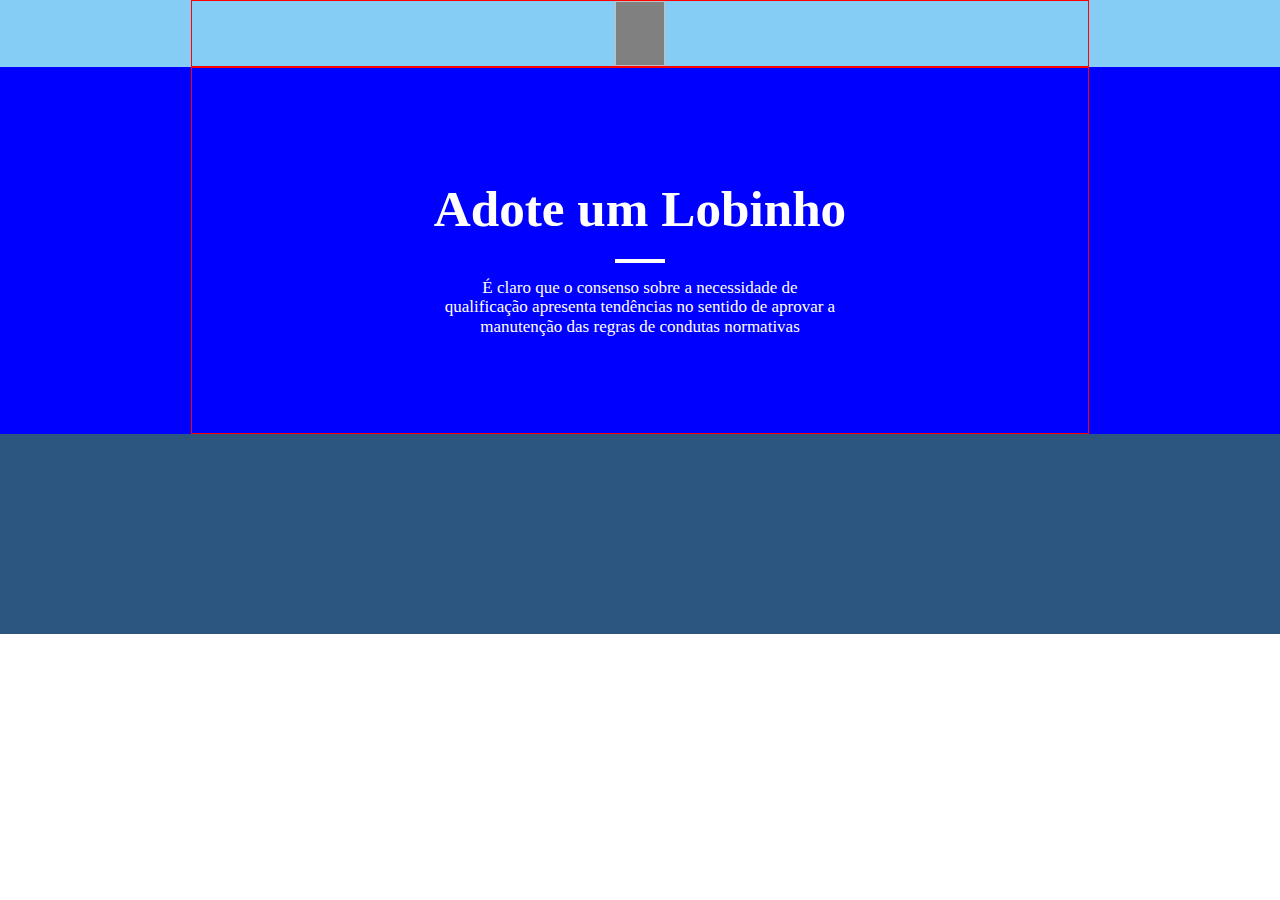
==== index.html @ 876915cf "feat:header and adote" ====
<!DOCTYPE html>
<html>
<head lang="pt-br">
	<meta charset="utf-8">
	<meta name="viewport" content="width=device-width, initial-scale=1">
	<title>Nossos lobinhos</title>
    <link rel="stylesheet" type="text/css" href="normalize.css">
    <link rel="stylesheet" type="text/css" href="styleIndex.css">
</head>
<body>

    <header>
        <div id="content-header">
            <!-- <a href="">Nossos lobinhos</a> -->
            <img class="img-header">
            <!-- <a href="">Quem somos</a> -->
        </div>
    </header>

    <main>

        <div id="adoteLobinho">
            <div>
                <h1 class="fonte">Adote um Lobinho</h1>
                <span class="barra"> </span>
                <p>
                    É claro que o consenso sobre a necessidade de<br>
                    qualificação apresenta tendências no sentido de aprovar a<br>
                    manutenção das regras de condutas normativas 
                </p>
            </div>
        </div>

        <div id="sobre">

            <div>

            </div>
            
        </div>

        <div id="valores">
            <div>
                
            </div>
        </div>

        <div id="exemploLobos">
            <div>
                
            </div>
        </div>
    </main>

    <footer>

    </footer>

</body>
</html>
---- styleIndex.css ----
*{margin: 0; padding: 0;}
a{
    text-decoration: none;
}
h1{
    margin: 0;
}
.barra{
    width: 50px;
    /* margin-left: auto;
    margin-right: auto; */
    border-bottom: 4px solid #FFFFFF;
    margin-bottom: 15px;
}
/* HEADER */
header {
    background-color: #85CDF5;
    display: flex;
    justify-content: center;

    /* height: 70px; */
}
#content-header{
    width: 70%;
    display: flex;
    border: 1px solid red;
    justify-content: center;
    align-items: center;
}
.img-header{
    height: 65px;
    background: grey;
    width: 50px;
    
}

/* Main */

    /* Adote Lobinho */
#adoteLobinho{
    /* background: url(../imagens/logo.png); */
    background-color: blue;
    display: flex;
    justify-content: center;
}
#adoteLobinho div{
    width: 70%;
    display: flex;
    align-items: center;
    justify-content: center;
    flex-direction: column;
    border: 1px solid red;
    margin-top: auto;
    color:#FFFFFF;
    text-align: center;
    padding-top: 15px;
    font-size: 1.6em;
    height: 350px;
}
#adoteLobinho div h1{
    margin-bottom: 20px;
    
}
#adoteLobinho div p{
    
    font-size: 17px;
}
    /* Sobre */
#sobre{
    background-color: #2C5680;
    height: 200px;
}
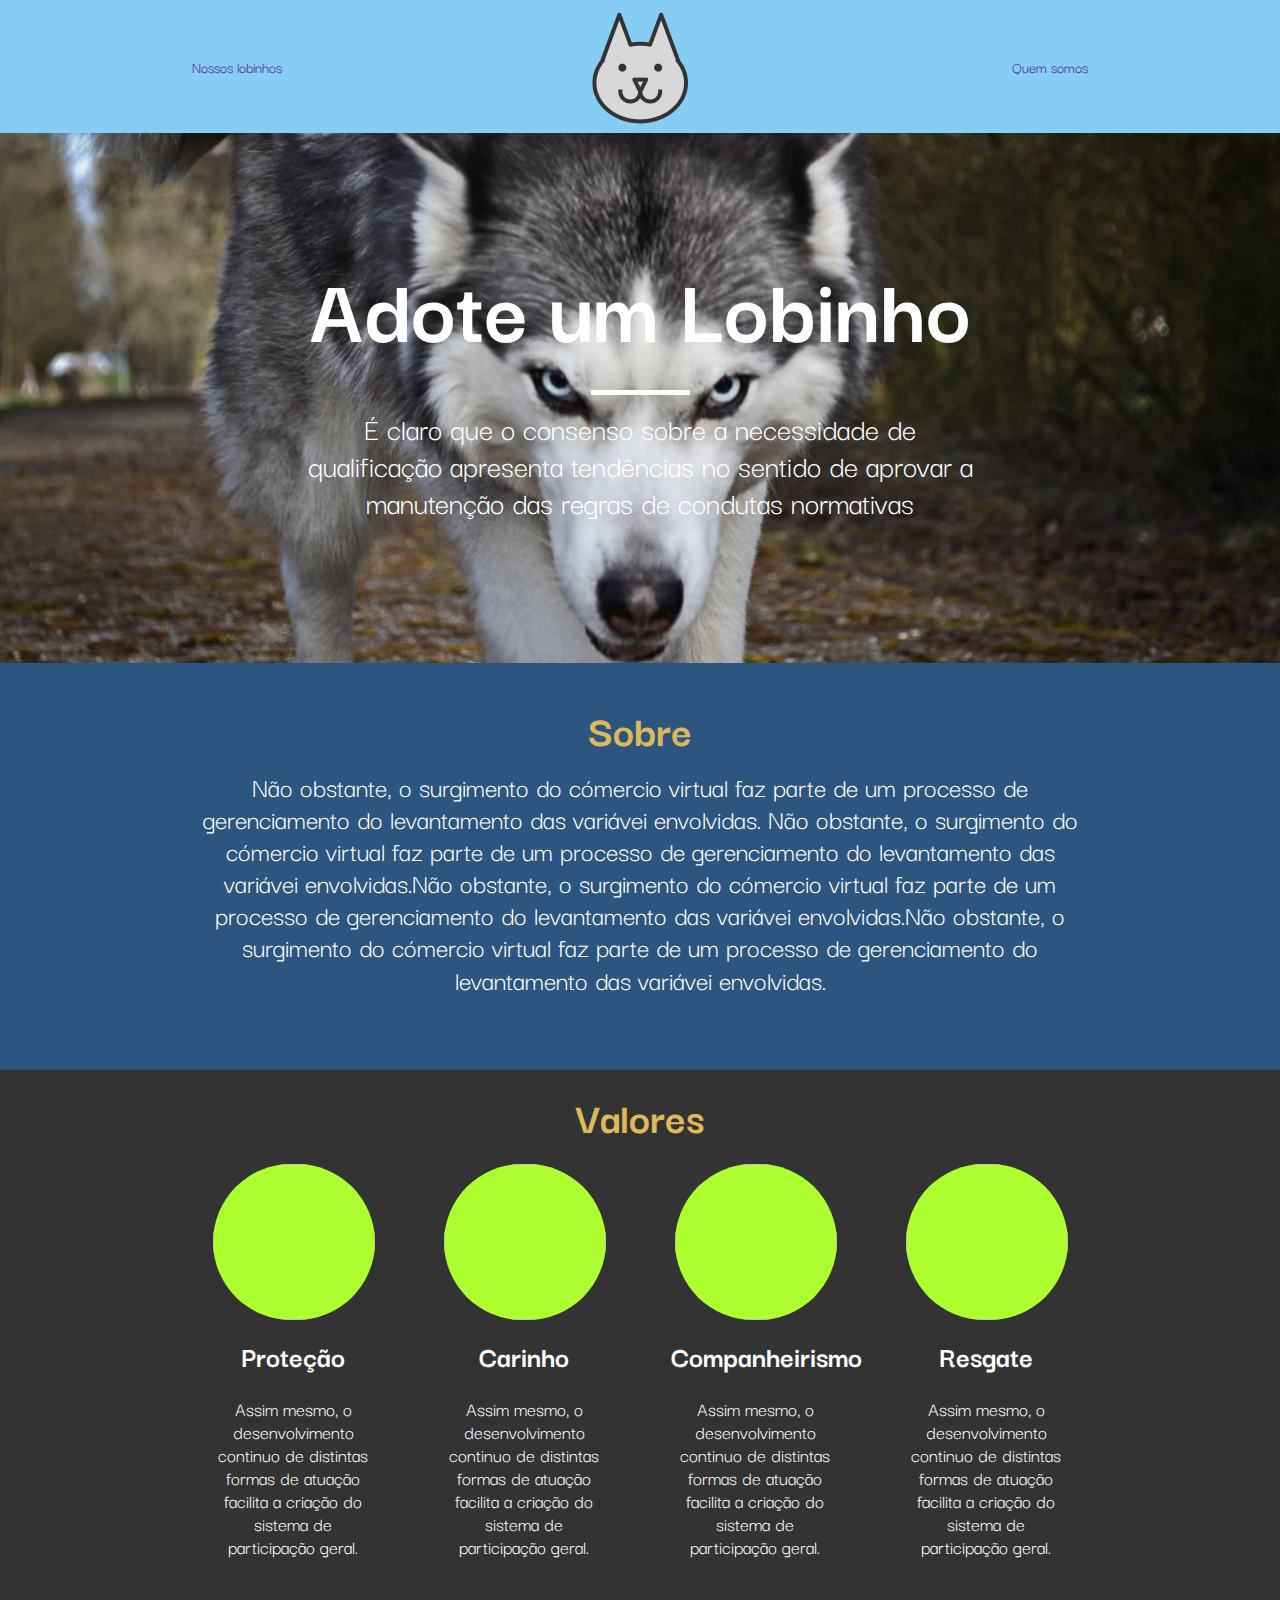
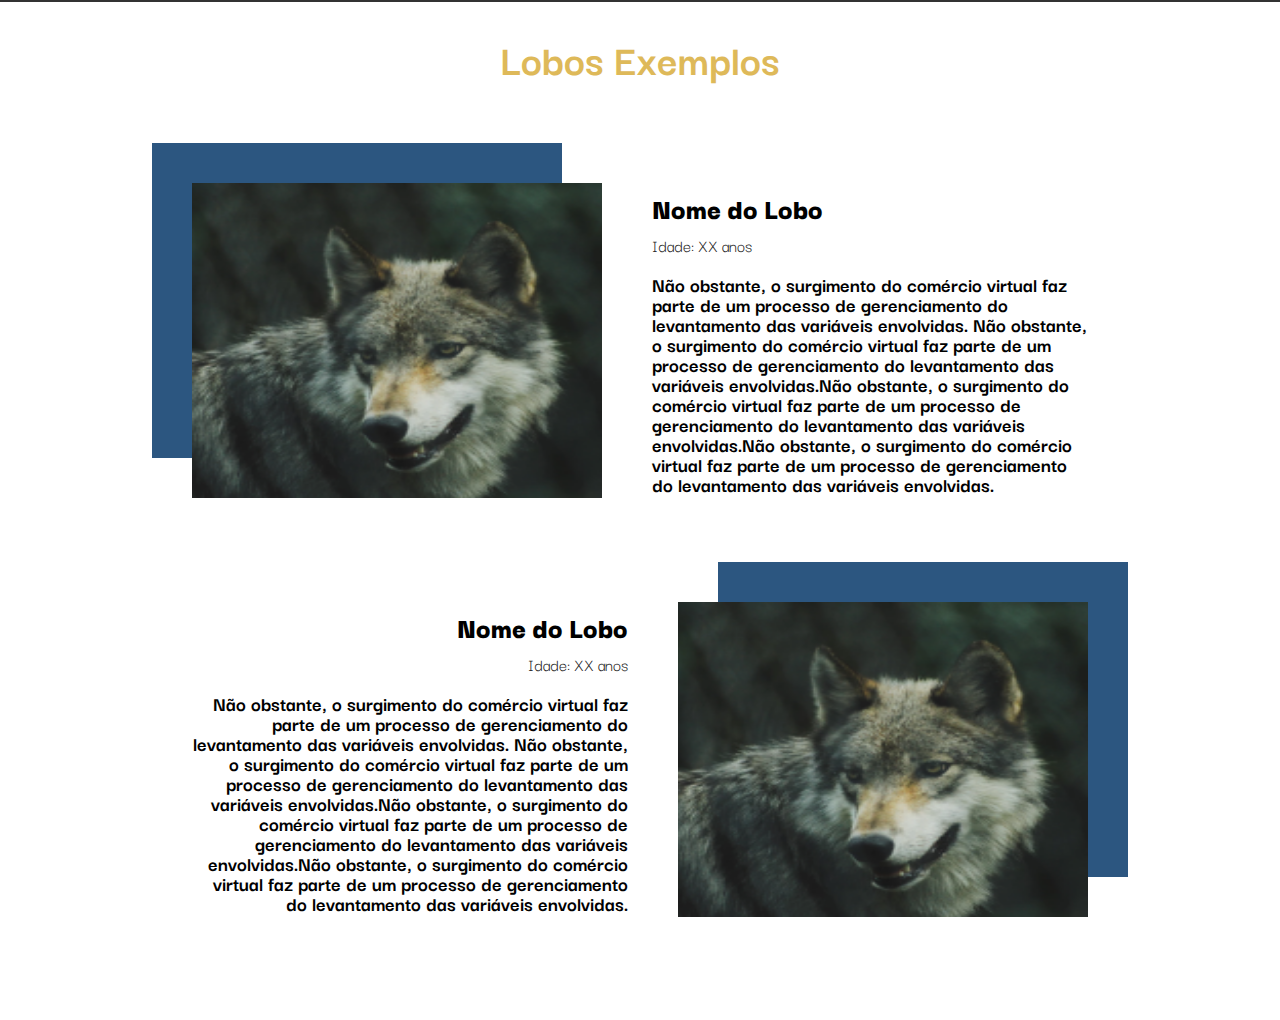
==== commit 34dfb2df: "feat:finish lobos exemplos" ====
--- a/index.html
+++ b/index.html
@@ -11,9 +11,9 @@
 
     <header>
         <div id="content-header">
-            <!-- <a href="">Nossos lobinhos</a> -->
-            <img class="img-header">
-            <!-- <a href="">Quem somos</a> -->
+            <div><a href="">Nossos lobinhos</a></div><!-- <a href="">Nossos lobinhos</a> -->
+            <div><img class="img-header" src="logo.png"></div>
+            <div><a href="">Quem somos</a></div><!-- <a href="">Quem somos</a> -->
         </div>
     </header>
 
@@ -34,20 +34,97 @@
         <div id="sobre">
 
             <div>
+                <h2>Sobre</h2>
+                <p>
+                    Não obstante, o surgimento do cómercio virtual faz parte de um processo de gerenciamento do levantamento
+                    das variávei envolvidas. Não obstante, o surgimento do cómercio virtual faz parte de um processo de
+                    gerenciamento do levantamento das variávei envolvidas.Não obstante, o surgimento do cómercio virtual faz
+                    parte de um processo de gerenciamento do levantamento das variávei envolvidas.Não obstante, o surgimento
+                    do cómercio virtual faz parte de um processo de gerenciamento do levantamento das variávei envolvidas.
+                </p>
+            </div>
 
-            </div>
-            
         </div>
 
         <div id="valores">
-            <div>
-                
+            <div id="escrito-valores">
+                <h2>
+                    Valores
+                </h2>
+            </div>
+            <div id="content-valores">
+                <div class="block">
+                    <div class="img-block">
+                        <img class="img-valores">
+                    </div>
+                    <div class="text-block">
+                        <h3>Proteção</h3>
+                        <p>Assim mesmo, o desenvolvimento continuo de distintas formas de atuação facilita a criação do sistema de participação geral.</p>
+                    </div>
+                </div>
+
+                <div class="block">
+                    <div class="img-block">
+                        <img class="img-valores">
+                    </div>
+                    <div class="text-block">
+                        <h3>Carinho</h3>
+                        <p>Assim mesmo, o desenvolvimento continuo de distintas formas de atuação facilita a criação do sistema de participação geral.</p>
+                    </div>
+                </div>
+
+                <div class="block">
+                    <div class="img-block">
+                        <img class="img-valores">
+                    </div>
+                    <div class="text-block">
+                        <h3>Companheirismo</h3>
+                        <p>Assim mesmo, o desenvolvimento continuo de distintas formas de atuação facilita a criação do sistema de participação geral.</p>
+                    </div>
+                </div>
+
+                <div class="block">
+                    <div class="img-block">
+                        <img class="img-valores">
+                    </div>
+                    <div class="text-block">
+                        <h3>Resgate</h3>
+                        <p>Assim mesmo, o desenvolvimento continuo de distintas formas de atuação facilita a criação do sistema de participação geral.</p>
+                    </div>
+                </div>
+
             </div>
         </div>
 
         <div id="exemploLobos">
-            <div>
-                
+            <div id="content-ex">
+                <div class="escrito-lobosEx">
+                    <h2>Lobos Exemplos</h2>
+                </div>
+                <div id="lobos-content">
+                    <div class="bloco-lobo">
+                        <div class="img-lobo">
+                            <img class="img-left" src="image.png">
+                        </div>
+                        <div class="info-lobo">
+                            <h1><b>Nome do Lobo</b></h1>
+                            <h4>Idade: XX anos</h4>
+                            <p><b>Não obstante, o surgimento do comércio virtual faz parte de um processo de gerenciamento do levantamento das variáveis envolvidas. Não obstante, o surgimento do comércio virtual faz parte de um processo de gerenciamento do levantamento das variáveis envolvidas.Não obstante, o surgimento do comércio virtual faz parte de um processo de gerenciamento do levantamento das variáveis envolvidas.Não obstante, o surgimento do comércio virtual faz parte de um processo de gerenciamento do levantamento das variáveis envolvidas.</b></p>
+                        </div>
+                    </div>
+
+                    <div class="bloco-lobo">
+                        <div class="info-lobo-right">
+                            <h1><b>Nome do Lobo</b></h1>
+                            <h4>Idade: XX anos</h4>
+                            <p><b>Não obstante, o surgimento do comércio virtual faz parte de um processo de gerenciamento do levantamento das variáveis envolvidas. Não obstante, o surgimento do comércio virtual faz parte de um processo de gerenciamento do levantamento das variáveis envolvidas.Não obstante, o surgimento do comércio virtual faz parte de um processo de gerenciamento do levantamento das variáveis envolvidas.Não obstante, o surgimento do comércio virtual faz parte de um processo de gerenciamento do levantamento das variáveis envolvidas.</b></p>
+                        </div>
+                        <div class="img-lobo">
+                            <img class="img-right" src="image.png">
+                            
+                        </div>
+                    </div>
+                </div>
             </div>
         </div>
     </main>
--- a/styleIndex.css
+++ b/styleIndex.css
@@ -1,15 +1,18 @@
-*{margin: 0; padding: 0;}
+@import url('https://fonts.googleapis.com/css2?family=Darker+Grotesque:wght@300&display=swap');
+*{margin: 0; padding: 0; font-family: 'Darker Grotesque', sans-serif;}
 a{
     text-decoration: none;
 }
 h1{
     margin: 0;
 }
+
+/* grid */
 .barra{
-    width: 50px;
+    width: 99px;
     /* margin-left: auto;
     margin-right: auto; */
-    border-bottom: 4px solid #FFFFFF;
+    border-bottom: 5px solid #FFFFFF;
     margin-bottom: 15px;
 }
 /* HEADER */
@@ -17,29 +20,27 @@
     background-color: #85CDF5;
     display: flex;
     justify-content: center;
-
     /* height: 70px; */
 }
 #content-header{
     width: 70%;
     display: flex;
-    border: 1px solid red;
-    justify-content: center;
+    justify-content: space-between;
     align-items: center;
 }
 .img-header{
-    height: 65px;
-    background: grey;
-    width: 50px;
-    
+    position: relative;
+    left: -7px;
+    margin: 12px 0 6px 0;
 }
 
 /* Main */
 
     /* Adote Lobinho */
 #adoteLobinho{
-    /* background: url(../imagens/logo.png); */
-    background-color: blue;
+    background: url(lobo-image.png) no-repeat;
+    background-position: center center;
+    background-size: cover;
     display: flex;
     justify-content: center;
 }
@@ -49,25 +50,193 @@
     align-items: center;
     justify-content: center;
     flex-direction: column;
-    border: 1px solid red;
     margin-top: auto;
     color:#FFFFFF;
     text-align: center;
     padding-top: 15px;
-    font-size: 1.6em;
-    height: 350px;
+    font-size: 3em;
 }
 #adoteLobinho div h1{
+    display: flex;
+    align-items: center;
+    margin-top: 92px;
     margin-bottom: 20px;
-    
+    height: 130px;
 }
 #adoteLobinho div p{
-    
-    font-size: 17px;
+    font-size: 32px;
+    margin-bottom: 142px;
 }
     /* Sobre */
 #sobre{
     background-color: #2C5680;
-    height: 200px;
-}
-
+    display: flex;
+    align-items: center;
+    justify-content: center;
+    flex-direction: column;
+    
+    padding-top: 20px;
+    padding-bottom: 35px;
+}
+#sobre div{
+    width: 70%;
+    display: flex;
+    align-items: center;
+    justify-content: center;
+    flex-direction: column;
+    text-align: center;
+    padding-top: 20px;
+    padding-bottom: 40px;
+}
+#sobre div h2{
+    color: #DEB959;
+    font-size: 45px;
+    padding-bottom:15px;
+}
+#sobre div p{
+    font-size: 28px;
+    color: #FFFFFF;
+}
+
+    /* Valores */
+#valores{
+    padding-top: 20px;
+    padding-bottom: 50px;
+    background-color: #333333;
+    display: flex;
+    align-items: center;
+    justify-content: center;
+    flex-direction: column;
+}
+#escrito-valores{
+    display: flex;
+    justify-content: center;
+    width: 70%;
+}
+#escrito-valores h2{
+    color: #DEB959;
+    font-size: 45px;
+}
+#content-valores{
+    min-width: 410px;
+    width: 70%;
+    display: flex;
+    justify-content: space-between;
+    flex-wrap: wrap;
+}
+.block{
+    width: 15%;
+    height: 380px;
+    min-width: 199px;
+    margin: 15px 2px;
+    display: flex;
+    flex-direction: column;
+    align-items: center;
+    justify-content: center;
+}
+.img-block{
+    display: flex;
+    justify-content: center;
+    align-items: center;
+    height: 43%;
+}
+.text-block{
+    height: 55%;
+    width: 85%;
+    color: #FFFFFF;
+    display: flex;
+    flex-direction: column;
+    text-align: center;
+}
+.text-block h3{
+    padding: 15px 0 24px;
+    font-size: 30px;
+}
+.text-block p{
+    font-size: 20px;
+}
+.img-valores{
+    /* border-radius: 360px; */
+    width: 162px;
+    height: 95%;
+    border-radius: 180px;
+    background-color: greenyellow;
+}
+
+    /* Lobos Exemplos */
+#exemploLobos{
+    display: flex;
+    justify-content: center;
+    padding-top: 30px;
+}
+#exemploLobos #content-ex{
+    width: 70%;
+    display: flex;
+    align-items: center;
+    justify-content: center;
+    flex-direction: column;
+}
+.escrito-lobosEx{
+    margin-bottom: 100px;
+}
+.escrito-lobosEx h2{
+    font-size: 45px;
+    color: #DEB959;
+}
+#lobos-content{
+    display: flex;
+    flex-direction: column;
+}
+.bloco-lobo{
+    display: flex;
+    margin-bottom: 100px;
+}
+.img-left, .img-right{
+    width: 410px;
+    height: 315px;
+}
+.img-left{
+    box-shadow: -40px -40px 0px 0px #2C5680;
+}
+.img-right{
+    box-shadow: 40px -40px 0px 0px #2C5680;
+}
+
+.info-lobo-right{
+    margin-right: 50px;
+    text-align: right;
+}
+.info-lobo{
+    margin-left: 50px;
+    text-align: left;
+}
+.info-lobo h1, .info-lobo-right h1{
+    line-height: 49px;
+    font-size: 30px;
+}
+.info-lobo h4, .info-lobo-right h4{
+    font-weight: normal;
+    font-size: 18px;
+    line-height: 27px;
+    margin-bottom: 15px;
+    font-style: light;
+    color: #202020;
+}
+.info-lobo p, .info-lobo-right p{
+    line-height: 20px;
+    color: black;
+    font-size: 21px;
+}
+.box-left{
+    background-color: #2C5680;
+    width: 410px;
+    height: 315px;
+}
+.box-right{
+    background-color: #2C5680;
+    width: 410px;
+    height: 315px;
+    top: 10px;
+}
+
+
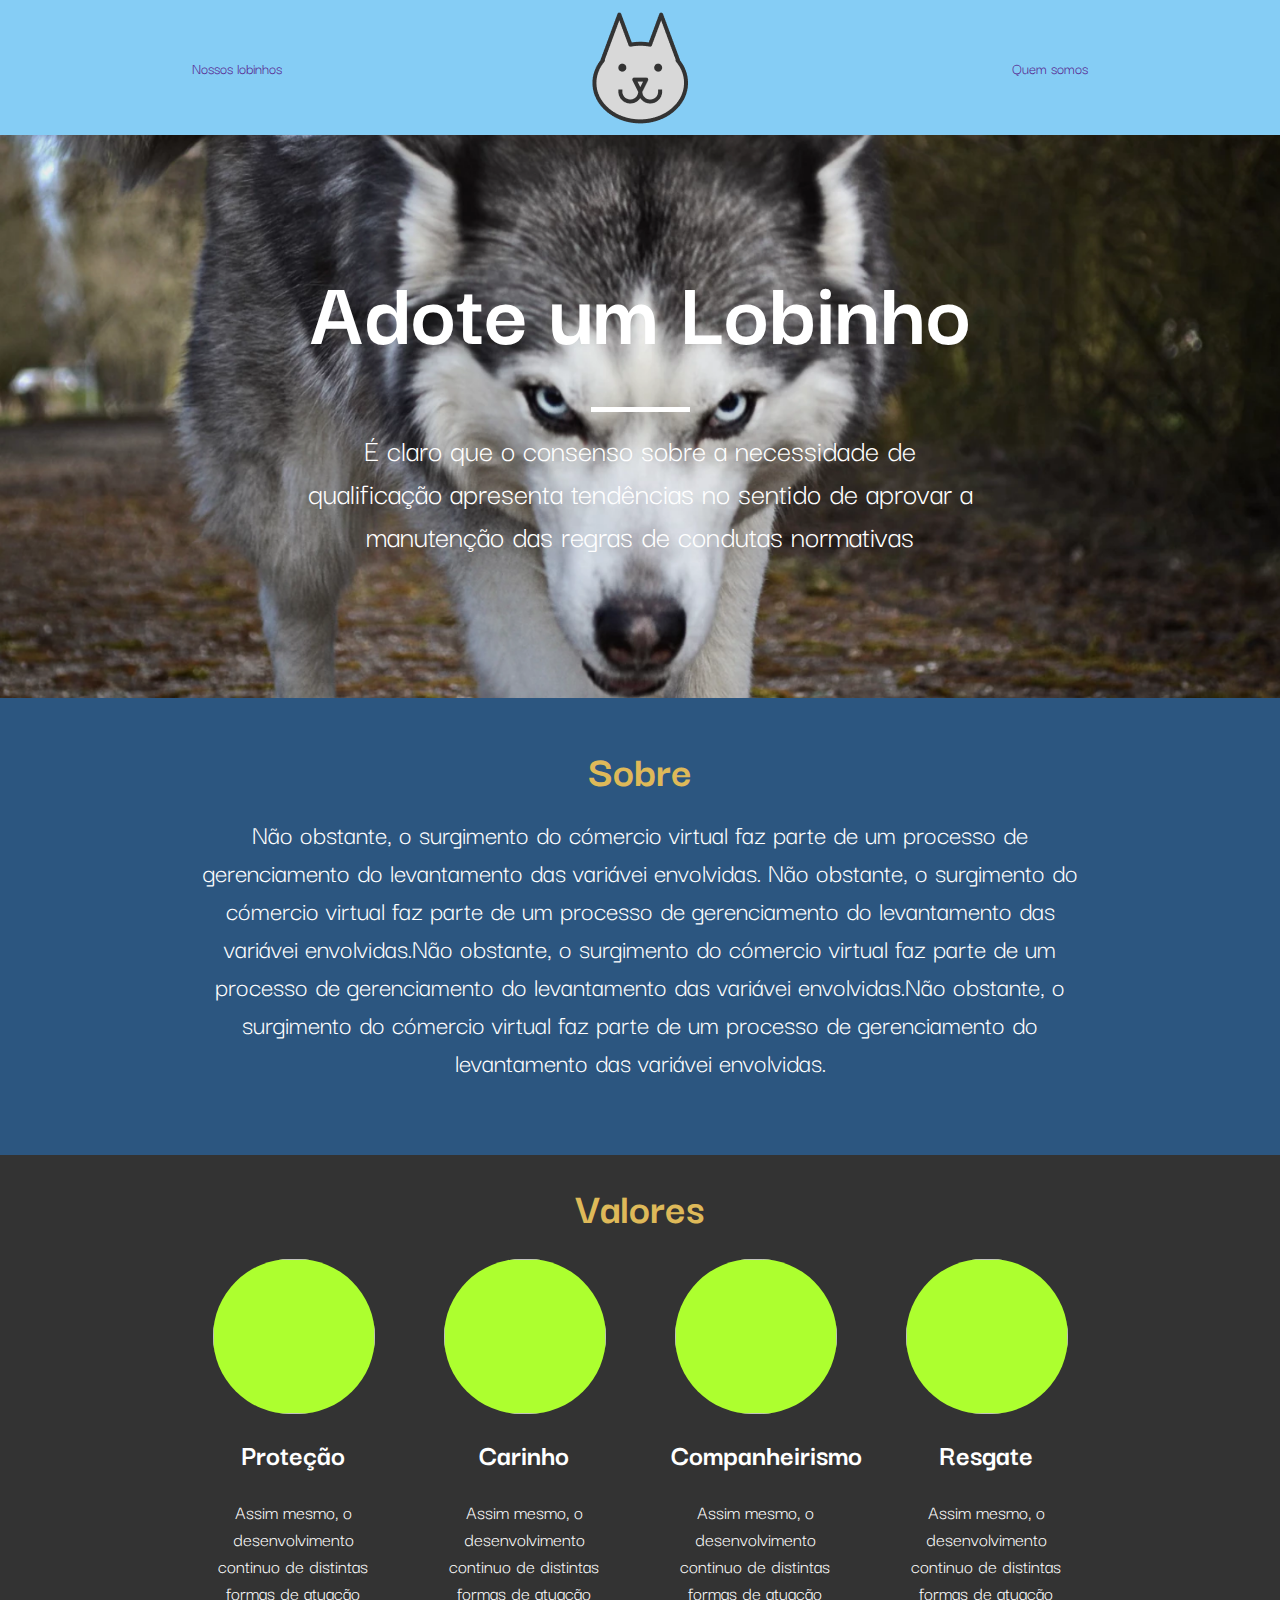
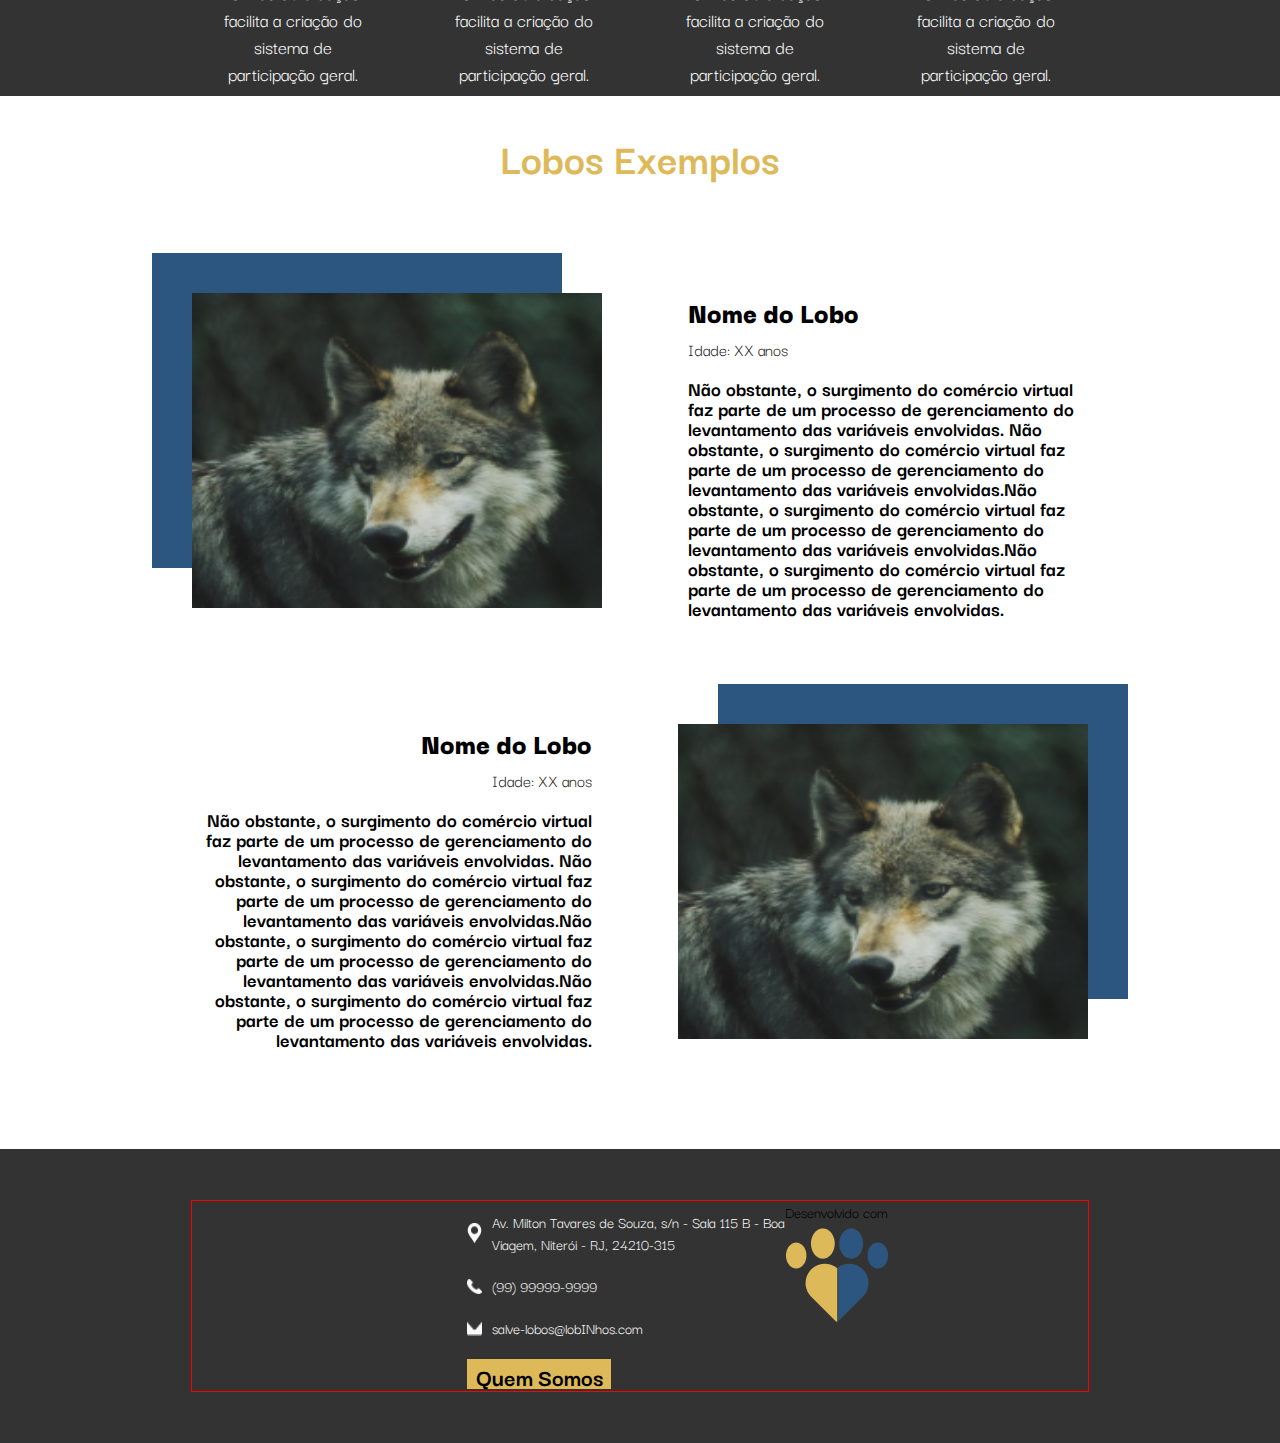
==== commit eddb2496: "fix:conserto sintax" ====
--- a/index.html
+++ b/index.html
@@ -102,7 +102,7 @@
                     <h2>Lobos Exemplos</h2>
                 </div>
                 <div id="lobos-content">
-                    <div class="bloco-lobo">
+                    <div class="bloco-lobo left">
                         <div class="img-lobo">
                             <img class="img-left" src="image.png">
                         </div>
@@ -112,16 +112,14 @@
                             <p><b>Não obstante, o surgimento do comércio virtual faz parte de um processo de gerenciamento do levantamento das variáveis envolvidas. Não obstante, o surgimento do comércio virtual faz parte de um processo de gerenciamento do levantamento das variáveis envolvidas.Não obstante, o surgimento do comércio virtual faz parte de um processo de gerenciamento do levantamento das variáveis envolvidas.Não obstante, o surgimento do comércio virtual faz parte de um processo de gerenciamento do levantamento das variáveis envolvidas.</b></p>
                         </div>
                     </div>
-
-                    <div class="bloco-lobo">
-                        <div class="info-lobo-right">
+                    <div class="bloco-lobo right">
+                        <div class="info-lobo-right right-info">
                             <h1><b>Nome do Lobo</b></h1>
                             <h4>Idade: XX anos</h4>
                             <p><b>Não obstante, o surgimento do comércio virtual faz parte de um processo de gerenciamento do levantamento das variáveis envolvidas. Não obstante, o surgimento do comércio virtual faz parte de um processo de gerenciamento do levantamento das variáveis envolvidas.Não obstante, o surgimento do comércio virtual faz parte de um processo de gerenciamento do levantamento das variáveis envolvidas.Não obstante, o surgimento do comércio virtual faz parte de um processo de gerenciamento do levantamento das variáveis envolvidas.</b></p>
                         </div>
                         <div class="img-lobo">
-                            <img class="img-right" src="image.png">
-                            
+                            <img class="img-right" src="image.png">  
                         </div>
                     </div>
                 </div>
@@ -130,7 +128,27 @@
     </main>
 
     <footer>
-
+        <div id="content-footer">
+            <div id="contato">
+                <div id="mapa">
+                    <iframe src="https://www.google.com/maps/embed?pb=!1m14!1m8!1m3!1d14700.760673396595!2d-43.1333917!3d-22.9063556!3m2!1i1024!2i768!4f13.1!3m3!1m2!1s0x0%3A0xb39c7c0639fbc9e8!2sIN%20Junior%20-%20Empresa%20Junior%20de%20Computa%C3%A7%C3%A3o%20da%20UFF!5e0!3m2!1spt-BR!2sbr!4v1659217850287!5m2!1spt-BR!2sbr" width="250" height="175" style="border:0;" allowfullscreen="" loading="lazy" referrerpolicy="no-referrer-when-downgrade"></iframe>
+                </div>
+                <div id="tudo-contato">
+                    <div class="div-partes"><img class="img-footer map" src="Vector.png"><p>Av. Milton Tavares de Souza, s/n - Sala 115 B - Boa<br>Viagem, Niterói - RJ, 24210-315</p></div>
+                    <div class="div-partes"><img class="img-footer" src="telefone.png"><p>(99) 99999-9999</p></div>
+                    <div class="div-partes"><img class="img-footer" src="email.png"><p>salve-lobos@lobINhos.com</p></div>
+                    <div><button class="botao-quemSomos"><b>Quem Somos</b></button></div>
+                </div>
+            </div>
+            <div id="Desenvolvido">
+                <div class="escrito-desenvolvido">
+                    <p>Desenvolvido com</p>
+                </div>
+                <div class="img-desenvolvido">
+                    <img class="img-paws" src="paws.png">
+                </div>
+            </div>
+        </div>
     </footer>
 
 </body>
--- a/styleIndex.css
+++ b/styleIndex.css
@@ -1,4 +1,4 @@
-@import url('https://fonts.googleapis.com/css2?family=Darker+Grotesque:wght@300&display=swap');
+@import url('https://fonts.googleapis.com/css2?family=Darker+Grotesque:wght@500&display=swap');
 *{margin: 0; padding: 0; font-family: 'Darker Grotesque', sans-serif;}
 a{
     text-decoration: none;
@@ -13,6 +13,7 @@
     /* margin-left: auto;
     margin-right: auto; */
     border-bottom: 5px solid #FFFFFF;
+    margin-top: 15px;
     margin-bottom: 15px;
 }
 /* HEADER */
@@ -169,7 +170,7 @@
     justify-content: center;
     padding-top: 30px;
 }
-#exemploLobos #content-ex{
+#content-ex{
     width: 70%;
     display: flex;
     align-items: center;
@@ -185,30 +186,37 @@
 }
 #lobos-content{
     display: flex;
+    width: 100%;
+    align-items: center;
     flex-direction: column;
 }
 .bloco-lobo{
     display: flex;
+    width: 100%;
     margin-bottom: 100px;
+    justify-content: space-between;
+    align-items: center;
+    align-content: center;
+    flex-wrap: wrap;
 }
 .img-left, .img-right{
     width: 410px;
     height: 315px;
 }
+
 .img-left{
     box-shadow: -40px -40px 0px 0px #2C5680;
 }
 .img-right{
     box-shadow: 40px -40px 0px 0px #2C5680;
 }
-
 .info-lobo-right{
-    margin-right: 50px;
+    width: 400px;
     text-align: right;
 }
 .info-lobo{
-    margin-left: 50px;
     text-align: left;
+    width: 400px;
 }
 .info-lobo h1, .info-lobo-right h1{
     line-height: 49px;
@@ -227,16 +235,65 @@
     color: black;
     font-size: 21px;
 }
-.box-left{
-    background-color: #2C5680;
-    width: 410px;
-    height: 315px;
-}
-.box-right{
-    background-color: #2C5680;
-    width: 410px;
-    height: 315px;
-    top: 10px;
-}
-
-
+@media (max-width: 1170px){
+    .left{
+        display: flex;
+        justify-content: center;
+        flex-direction: column;
+    }
+    .right{
+        display: flex;
+        justify-content: center;
+        flex-wrap: wrap-reverse;
+    }
+    .right-info{
+        text-align: left;
+    }
+}
+
+    /* Footer */
+
+footer{
+    background-color: #333333;
+    display: flex;
+    justify-content: center;
+}
+#content-footer{
+    border: 1px solid red;
+    margin: 51px 0;
+    display: flex;
+    
+    width: 70%;
+}
+#contato{
+    display: flex;
+}
+.div-partes{
+    margin: 10px 0 20px 0;
+    display: flex;
+    align-items: center;
+    color: white;
+}
+#mapa{
+    margin-right: 25px;
+}
+.img-footer{
+    padding-right: 10px;
+    height: 15px;
+    width: 15px;
+}
+.map{
+    padding-right: 10px;
+    height: 20px;
+    width: 15px;
+}
+.botao-quemSomos{
+    height: 30px;
+    width: 144px;
+    
+    vertical-align: center;
+    background-color: #DEB959;
+    font-size: 25px;
+    border: none;
+}
+
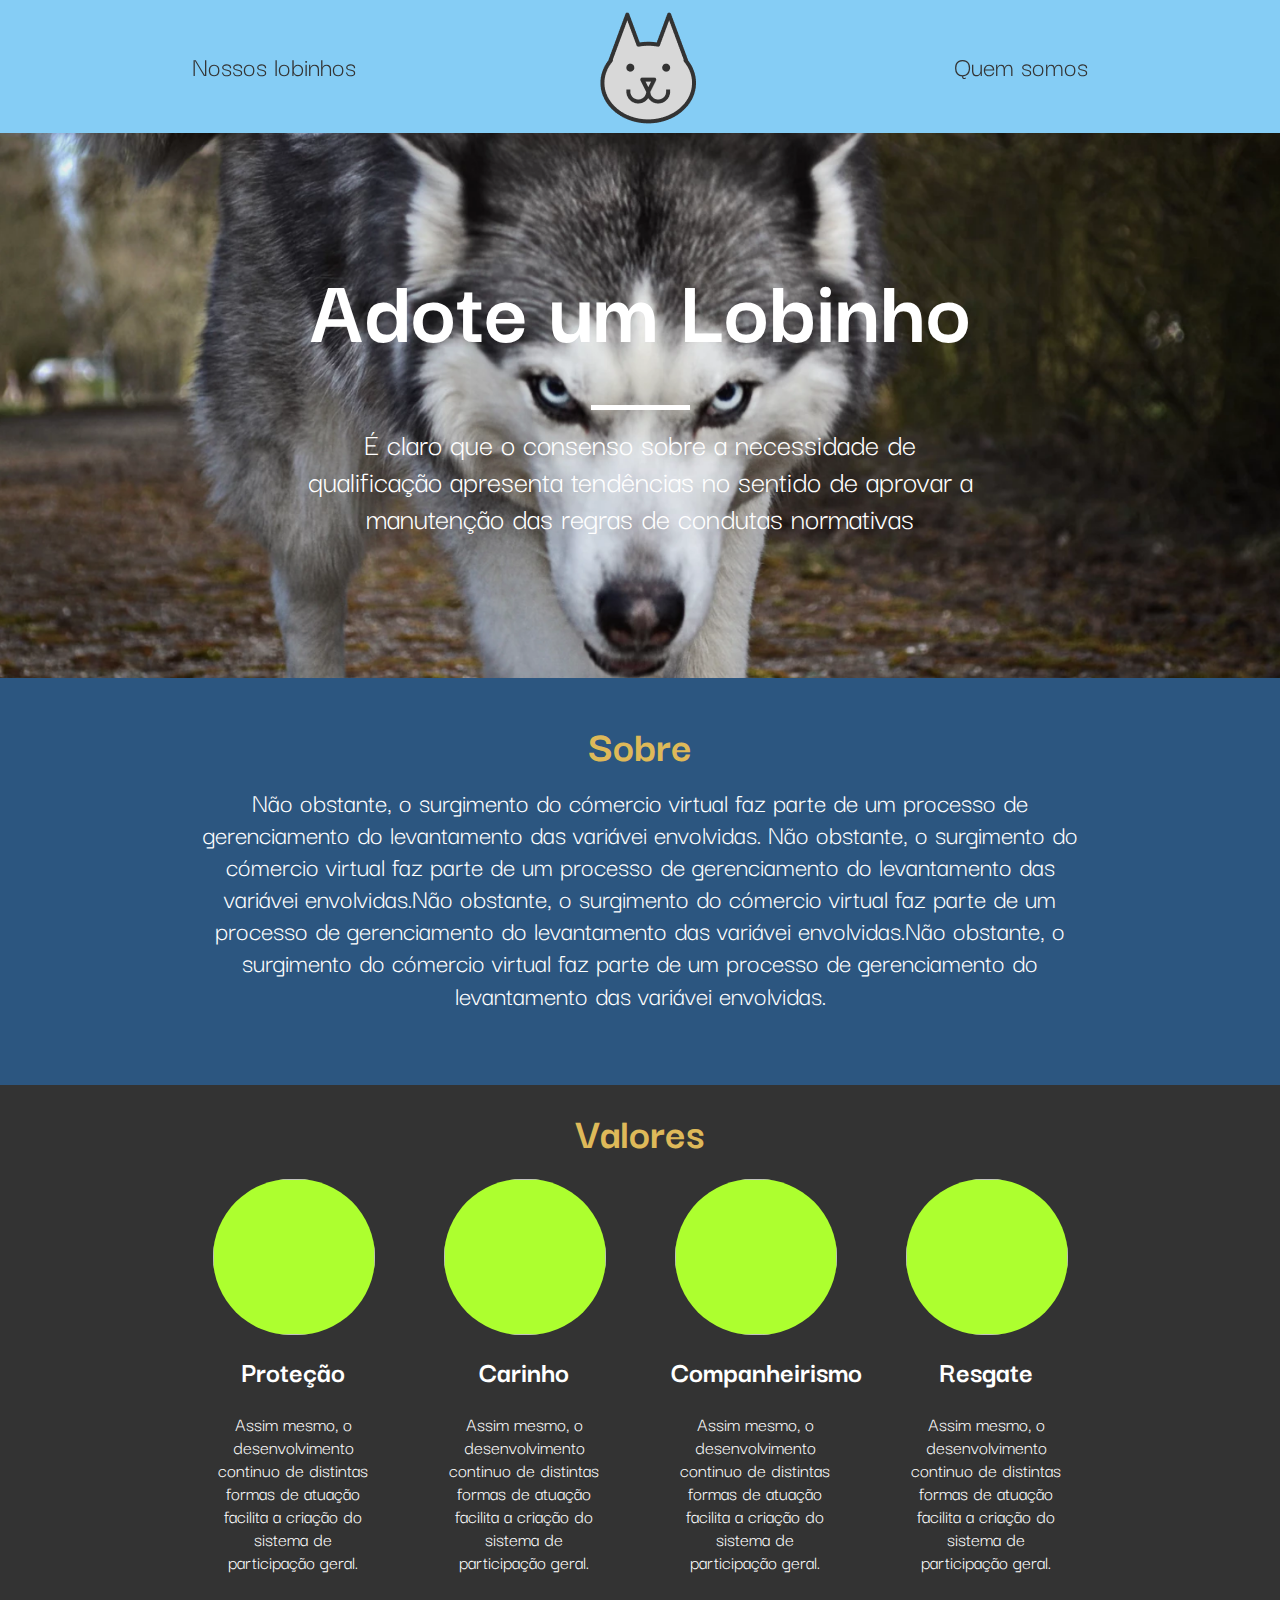
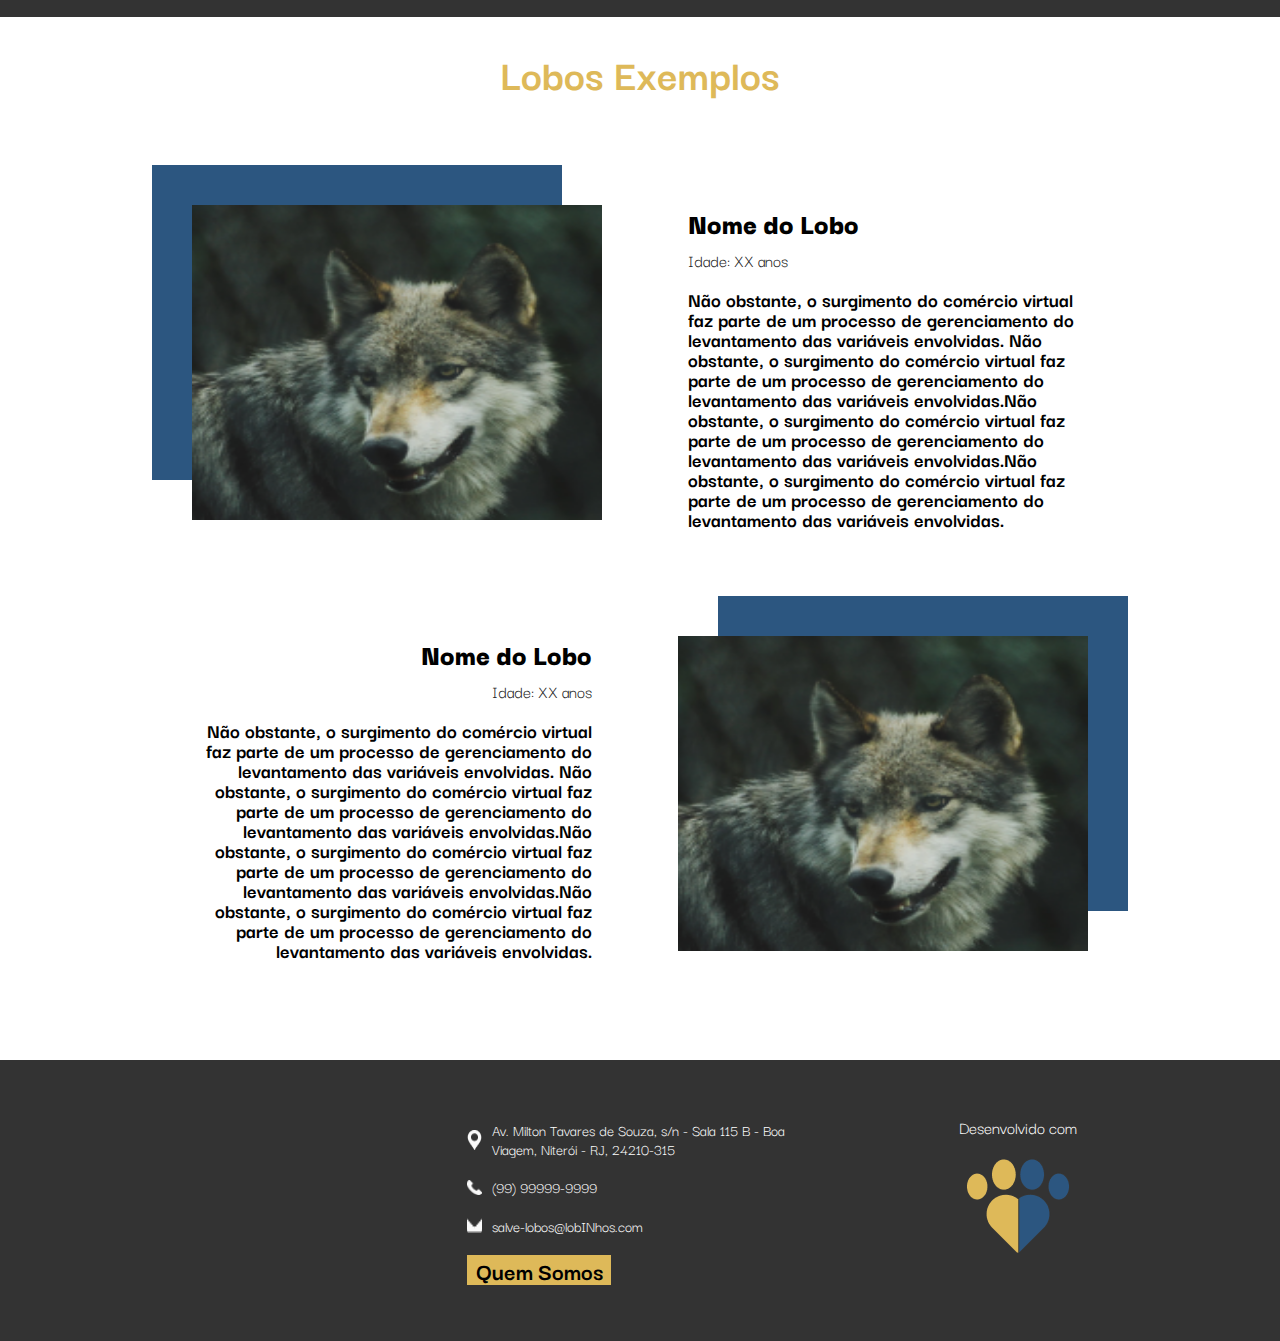
==== commit 864d355d: "feat:finish homePage footer and header" ====
--- a/index.html
+++ b/index.html
@@ -11,9 +11,9 @@
 
     <header>
         <div id="content-header">
-            <div><a href="">Nossos lobinhos</a></div><!-- <a href="">Nossos lobinhos</a> -->
+            <div class="link underline-bottom"><a href="">Nossos lobinhos</a></div><!-- <a href="">Nossos lobinhos</a> -->
             <div><img class="img-header" src="logo.png"></div>
-            <div><a href="">Quem somos</a></div><!-- <a href="">Quem somos</a> -->
+            <div class="link underline-bottom"><a href=""><span class="barra-black">Quem somos</span></a></div>
         </div>
     </header>
 
--- a/styleIndex.css
+++ b/styleIndex.css
@@ -1,4 +1,4 @@
-@import url('https://fonts.googleapis.com/css2?family=Darker+Grotesque:wght@500&display=swap');
+@import url('https://fonts.googleapis.com/css2?family=Darker+Grotesque:wght@600&display=swap');
 *{margin: 0; padding: 0; font-family: 'Darker Grotesque', sans-serif;}
 a{
     text-decoration: none;
@@ -6,8 +6,6 @@
 h1{
     margin: 0;
 }
-
-/* grid */
 .barra{
     width: 99px;
     /* margin-left: auto;
@@ -34,7 +32,36 @@
     left: -7px;
     margin: 12px 0 6px 0;
 }
-
+.link a{
+    font-size: 28px;
+    color: #333333;
+}
+.underline-bottom{
+    padding-bottom: 4px ;
+    display: inline-block;
+    vertical-align: middle;
+    transform: translateZ(0);
+    backface-visibility: hidden;
+    position: relative;
+    overflow: hidden;
+}
+.underline-bottom:before {
+    content: "";
+    position: absolute;
+    z-index: -1;
+    left: 0;
+    right: 0;
+    bottom: 0;
+    background: #333333;
+    height: 3px;
+    transform: translateX(180px);
+    transition-property: transform;
+    transition-duration: 0.5s;
+    transition-timing-function: ease-out;
+  }
+  .underline-bottom:hover:before, .underline-bottom:focus:before, .underline-bottom:active:before {
+    transform: translateX(0);
+  }
 /* Main */
 
     /* Adote Lobinho */
@@ -259,10 +286,9 @@
     justify-content: center;
 }
 #content-footer{
-    border: 1px solid red;
     margin: 51px 0;
     display: flex;
-    
+    justify-content: space-between;
     width: 70%;
 }
 #contato{
@@ -290,10 +316,34 @@
 .botao-quemSomos{
     height: 30px;
     width: 144px;
-    
     vertical-align: center;
     background-color: #DEB959;
     font-size: 25px;
     border: none;
 }
-
+#Desenvolvido{
+    display: flex;
+    flex-direction: column;
+    min-width: 130px;
+}
+#Desenvolvido .escrito-desenvolvido{
+    margin: 6px 10px 10px 0;
+    text-align: center;
+    color: white;
+    font-size: 18px;
+}
+#Desenvolvido .img-desenvolvido{
+    margin: 6px 10px 10px 0;
+    display: flex;
+    justify-content: center;
+}
+@media (max-width: 1060px){
+    #contato {
+        display: flex;
+        flex-direction: column;
+    }
+    #mapa{
+        margin-bottom: 25px;
+    }
+}
+
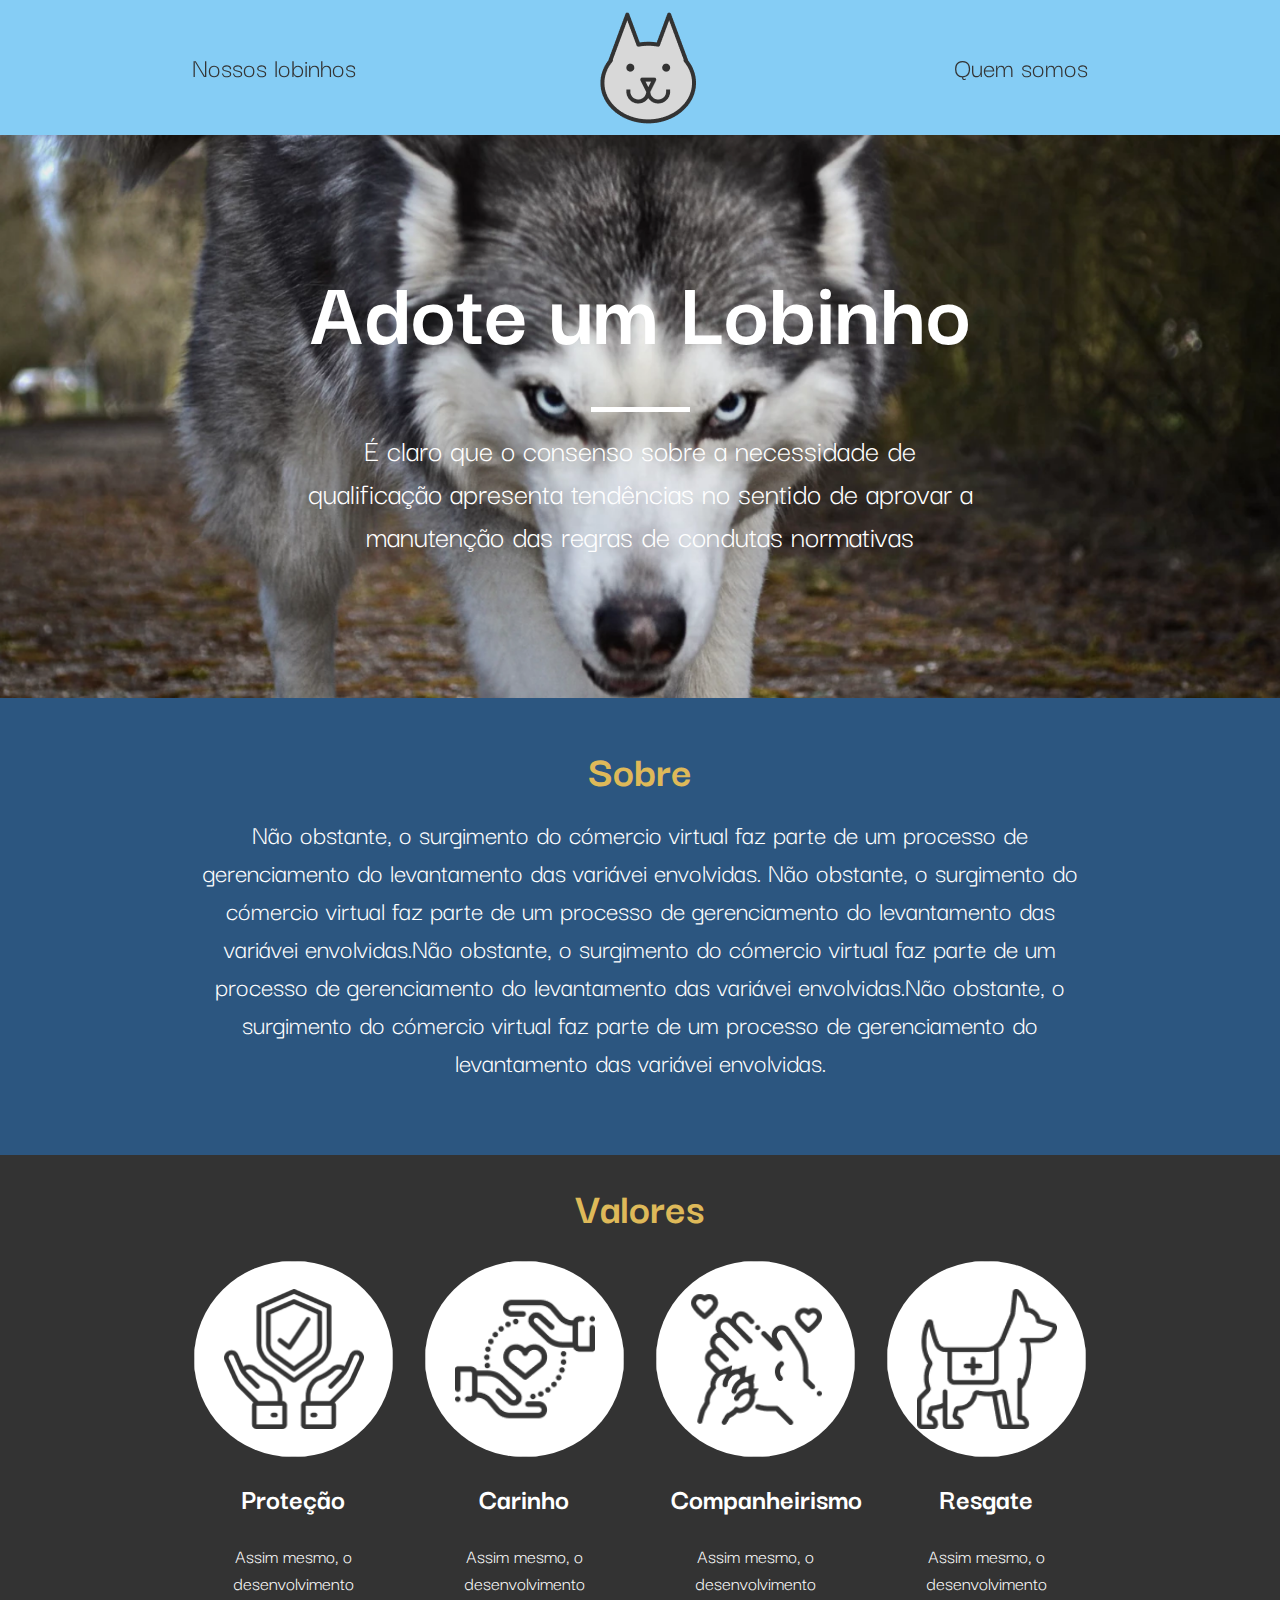
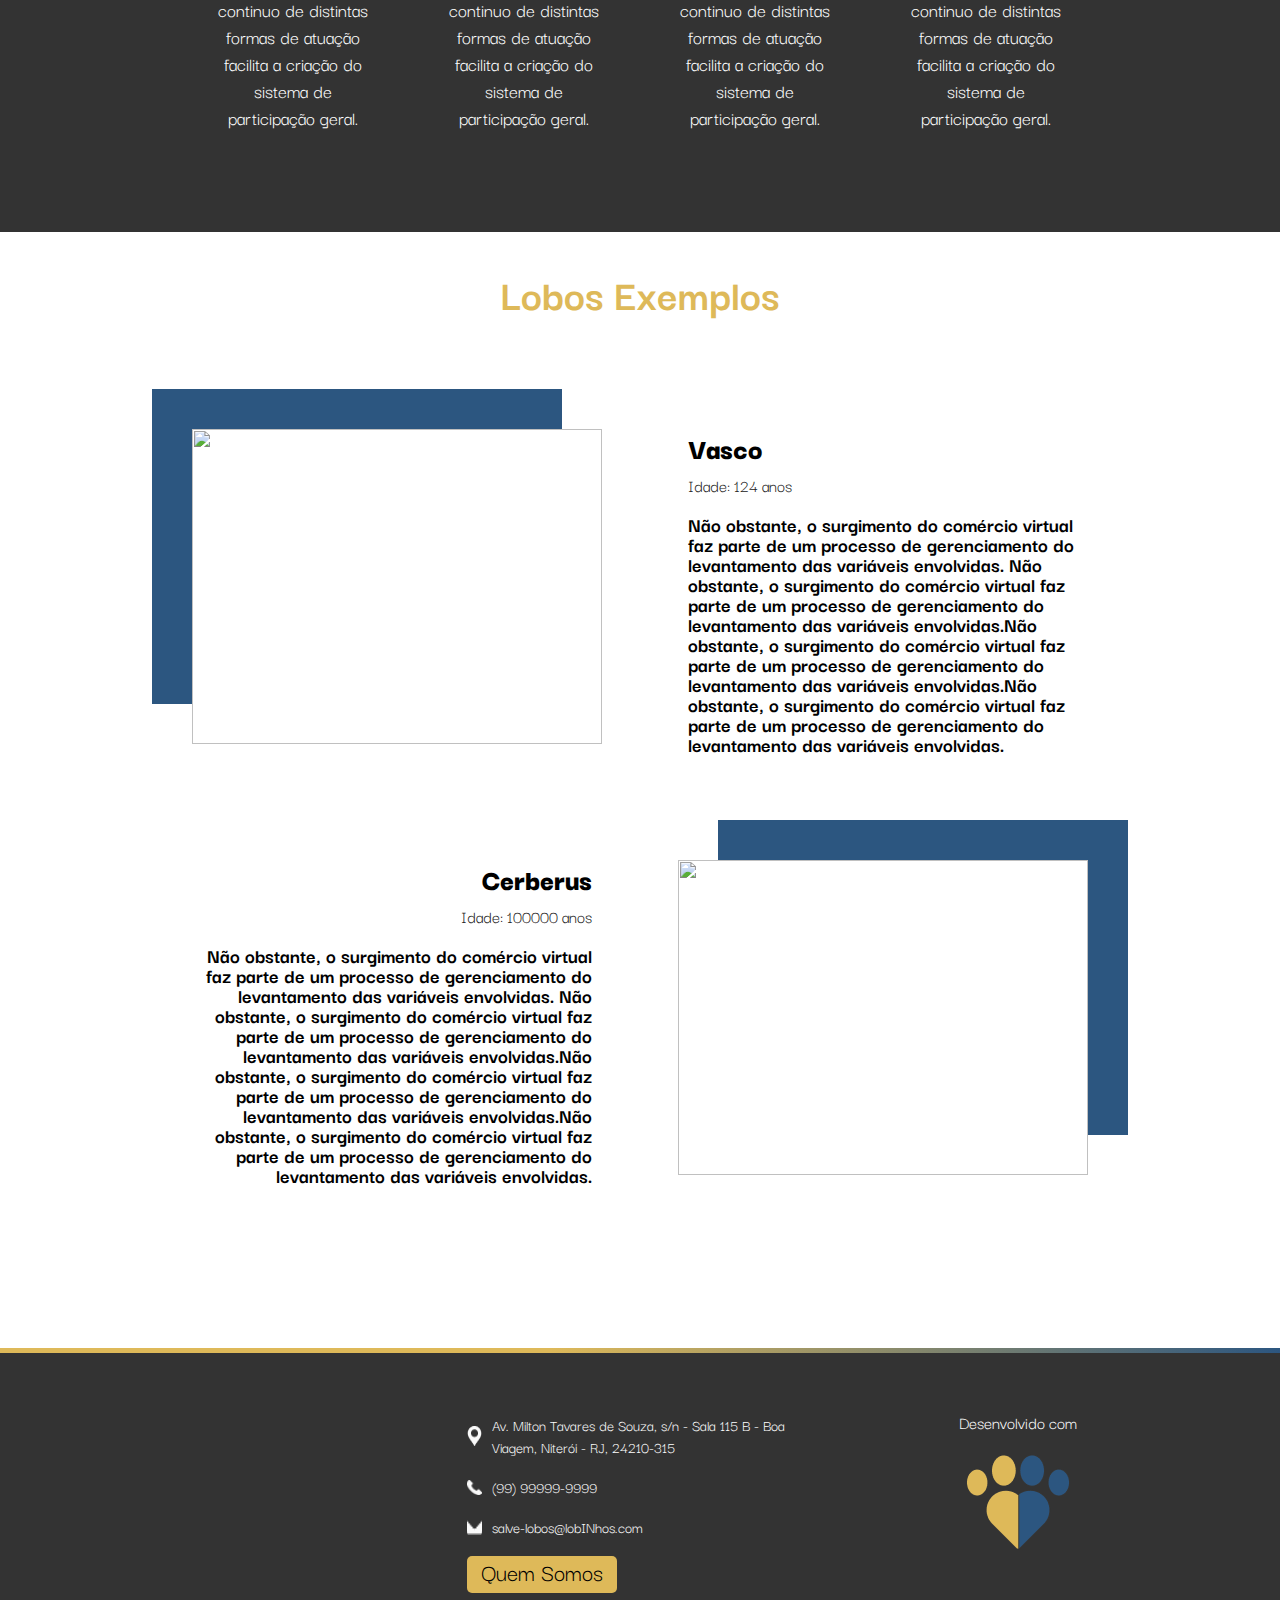
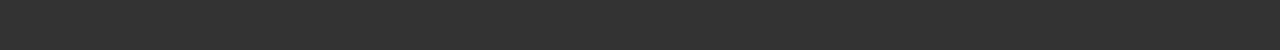
==== commit 20999766: "arrumando deploy" ====
--- a/index.html
+++ b/index.html
@@ -4,16 +4,16 @@
 	<meta charset="utf-8">
 	<meta name="viewport" content="width=device-width, initial-scale=1">
 	<title>Nossos lobinhos</title>
-    <link rel="stylesheet" type="text/css" href="normalize.css">
-    <link rel="stylesheet" type="text/css" href="styleIndex.css">
+    <link rel="stylesheet" type="text/css" href="../normalize.css">
+    <link rel="stylesheet" type="text/css" href="style-index.css">
 </head>
 <body>
 
     <header>
         <div id="content-header">
-            <div class="link underline-bottom"><a href="">Nossos lobinhos</a></div><!-- <a href="">Nossos lobinhos</a> -->
-            <div><img class="img-header" src="logo.png"></div>
-            <div class="link underline-bottom"><a href=""><span class="barra-black">Quem somos</span></a></div>
+            <div class="link underline-bottom"><a href="../lista-lobinhos/lista-lobinhos.html">Nossos lobinhos</a></div><!-- <a href="">Nossos lobinhos</a> -->
+            <div><a href="index.html"><img class="img-header" src="../assets/logo.png"></a></div>
+            <div class="link underline-bottom"><a href="../quem-somos/quem-somos.html"><span class="barra-black">Quem somos</span></a></div>
         </div>
     </header>
 
@@ -55,8 +55,8 @@
             <div id="content-valores">
                 <div class="block">
                     <div class="img-block">
-                        <img class="img-valores">
-                    </div>
+                        <img class="img-valores-1">                         
+                    </div> 
                     <div class="text-block">
                         <h3>Proteção</h3>
                         <p>Assim mesmo, o desenvolvimento continuo de distintas formas de atuação facilita a criação do sistema de participação geral.</p>
@@ -65,7 +65,7 @@
 
                 <div class="block">
                     <div class="img-block">
-                        <img class="img-valores">
+                        <img class="img-valores-2">
                     </div>
                     <div class="text-block">
                         <h3>Carinho</h3>
@@ -75,7 +75,7 @@
 
                 <div class="block">
                     <div class="img-block">
-                        <img class="img-valores">
+                        <img class="img-valores-3">
                     </div>
                     <div class="text-block">
                         <h3>Companheirismo</h3>
@@ -85,7 +85,7 @@
 
                 <div class="block">
                     <div class="img-block">
-                        <img class="img-valores">
+                        <img class="img-valores-4">
                     </div>
                     <div class="text-block">
                         <h3>Resgate</h3>
@@ -104,22 +104,22 @@
                 <div id="lobos-content">
                     <div class="bloco-lobo left">
                         <div class="img-lobo">
-                            <img class="img-left" src="image.png">
+                            <img class="img-left" src="https://www.netvasco.com.br/news/noticias16/arquivos/20210710-131925-1-.jpg">
                         </div>
-                        <div class="info-lobo">
-                            <h1><b>Nome do Lobo</b></h1>
-                            <h4>Idade: XX anos</h4>
+                        <div class="info-lobo left-info">
+                            <h1><b>Vasco</b></h1>
+                            <h4>Idade: 124 anos</h4>
                             <p><b>Não obstante, o surgimento do comércio virtual faz parte de um processo de gerenciamento do levantamento das variáveis envolvidas. Não obstante, o surgimento do comércio virtual faz parte de um processo de gerenciamento do levantamento das variáveis envolvidas.Não obstante, o surgimento do comércio virtual faz parte de um processo de gerenciamento do levantamento das variáveis envolvidas.Não obstante, o surgimento do comércio virtual faz parte de um processo de gerenciamento do levantamento das variáveis envolvidas.</b></p>
                         </div>
                     </div>
                     <div class="bloco-lobo right">
                         <div class="info-lobo-right right-info">
-                            <h1><b>Nome do Lobo</b></h1>
-                            <h4>Idade: XX anos</h4>
+                            <h1><b>Cerberus</b></h1>
+                            <h4>Idade: 100000 anos</h4>
                             <p><b>Não obstante, o surgimento do comércio virtual faz parte de um processo de gerenciamento do levantamento das variáveis envolvidas. Não obstante, o surgimento do comércio virtual faz parte de um processo de gerenciamento do levantamento das variáveis envolvidas.Não obstante, o surgimento do comércio virtual faz parte de um processo de gerenciamento do levantamento das variáveis envolvidas.Não obstante, o surgimento do comércio virtual faz parte de um processo de gerenciamento do levantamento das variáveis envolvidas.</b></p>
                         </div>
                         <div class="img-lobo">
-                            <img class="img-right" src="image.png">  
+                            <img class="img-right" src="https://seresmitologicos.com.br/wp-content/uploads/cerberus.jpg">  
                         </div>
                     </div>
                 </div>
@@ -134,10 +134,10 @@
                     <iframe src="https://www.google.com/maps/embed?pb=!1m14!1m8!1m3!1d14700.760673396595!2d-43.1333917!3d-22.9063556!3m2!1i1024!2i768!4f13.1!3m3!1m2!1s0x0%3A0xb39c7c0639fbc9e8!2sIN%20Junior%20-%20Empresa%20Junior%20de%20Computa%C3%A7%C3%A3o%20da%20UFF!5e0!3m2!1spt-BR!2sbr!4v1659217850287!5m2!1spt-BR!2sbr" width="250" height="175" style="border:0;" allowfullscreen="" loading="lazy" referrerpolicy="no-referrer-when-downgrade"></iframe>
                 </div>
                 <div id="tudo-contato">
-                    <div class="div-partes"><img class="img-footer map" src="Vector.png"><p>Av. Milton Tavares de Souza, s/n - Sala 115 B - Boa<br>Viagem, Niterói - RJ, 24210-315</p></div>
-                    <div class="div-partes"><img class="img-footer" src="telefone.png"><p>(99) 99999-9999</p></div>
-                    <div class="div-partes"><img class="img-footer" src="email.png"><p>salve-lobos@lobINhos.com</p></div>
-                    <div><button class="botao-quemSomos"><b>Quem Somos</b></button></div>
+                    <div class="div-partes"><img class="img-footer map" src="../assets/Vector.png"><p>Av. Milton Tavares de Souza, s/n - Sala 115 B - Boa<br>Viagem, Niterói - RJ, 24210-315</p></div>
+                    <div class="div-partes"><img class="img-footer" src="../assets/telefone.png"><p>(99) 99999-9999</p></div>
+                    <div class="div-partes"><img class="img-footer" src="../assets/email.png"><p>salve-lobos@lobINhos.com</p></div>
+                    <div class="centraliza"><a class="botao-quemSomos" href="../quem-somos/quem-somos.html"><p>Quem Somos</p></a></div>
                 </div>
             </div>
             <div id="Desenvolvido">
@@ -145,7 +145,7 @@
                     <p>Desenvolvido com</p>
                 </div>
                 <div class="img-desenvolvido">
-                    <img class="img-paws" src="paws.png">
+                    <img class="img-paws" src="../assets/paws.png">
                 </div>
             </div>
         </div>
--- a/style-index.css
+++ b/style-index.css
@@ -0,0 +1,458 @@
+@import url('https://fonts.googleapis.com/css2?family=Darker+Grotesque:wght@600&display=swap');
+*{margin: 0; padding: 0; font-family: 'Darker Grotesque', sans-serif;}
+a{
+    text-decoration: none;
+}
+h1{
+    margin: 0;
+}
+.barra{
+    width: 99px;
+    /* margin-left: auto;
+    margin-right: auto; */
+    border-bottom: 5px solid #FFFFFF;
+    margin-top: 15px;
+    margin-bottom: 15px;
+}
+/* HEADER */
+header {
+    background-color: #85CDF5;
+    display: flex;
+    justify-content: center;
+    /* height: 70px; */
+}
+#content-header{
+    width: 70%;
+    min-width: 460px;
+    display: flex;
+    justify-content: space-between;
+    align-items: center;
+}
+@media (max-width:510px){
+    #content-header{
+        flex-direction: column;
+        justify-content: center;
+        min-width: none;
+        width: auto;
+    }
+}
+.img-header{
+    position: relative;
+    left: -7px;
+    margin: 12px 0 6px 0;
+}
+.link a{
+    font-size: 28px;
+    color: #333333;
+}
+.underline-bottom{
+    padding-bottom: 4px ;
+    display: inline-block;
+    vertical-align: middle;
+    transform: translateZ(0);
+    backface-visibility: hidden;
+    position: relative;
+    overflow: hidden;
+}
+.underline-bottom:before {
+    content: "";
+    position: absolute;
+    z-index: -1;
+    left: 0;
+    right: 0;
+    bottom: 0;
+    background: #333333;
+    height: 3px;
+    transform: translateX(180px);
+    transition-property: transform;
+    transition-duration: 0.5s;
+    transition-timing-function: ease-out;
+  }
+  .underline-bottom:hover:before, .underline-bottom:focus:before, .underline-bottom:active:before {
+    transform: translateX(0);
+  }
+/* Main */
+
+    /* Adote Lobinho */
+#adoteLobinho{
+    background: url(../assets/lobo-image.png) no-repeat;
+    background-position: center center;
+    background-size: cover;
+    display: flex;
+    justify-content: center;
+}
+#adoteLobinho div{
+    width: 70%;
+    display: flex;
+    align-items: center;
+    justify-content: center;
+    flex-direction: column;
+    margin-top: auto;
+    color:#FFFFFF;
+    text-align: center;
+    padding-top: 15px;
+    font-size: 3em;
+}
+#adoteLobinho div h1{
+    display: flex;
+    align-items: center;
+    margin-top: 92px;
+    margin-bottom: 20px;
+}
+#adoteLobinho div p{
+    font-size: 32px;
+    margin-bottom: 142px;
+}
+    /* Sobre */
+#sobre{
+    background-color: #2C5680;
+    display: flex;
+    align-items: center;
+    justify-content: center;
+    flex-direction: column;
+    
+    padding-top: 20px;
+    padding-bottom: 35px;
+}
+#sobre div{
+    width: 70%;
+    display: flex;
+    align-items: center;
+    justify-content: center;
+    flex-direction: column;
+    text-align: center;
+    padding-top: 20px;
+    padding-bottom: 40px;
+}
+#sobre div h2{
+    color: #DEB959;
+    font-size: 45px;
+    padding-bottom:15px;
+}
+#sobre div p{
+    font-size: 28px;
+    color: #FFFFFF;
+}
+
+    /* Valores */
+#valores{
+    padding-top: 20px;
+    padding-bottom: 50px;
+    background-color: #333333;
+    display: flex;
+    align-items: center;
+    justify-content: center;
+    flex-direction: column;
+}
+#escrito-valores{
+    display: flex;
+    justify-content: center;
+    width: 70%;
+}
+#escrito-valores h2{
+    color: #DEB959;
+    font-size: 45px;
+}
+#content-valores{
+    padding-bottom: 4vh;
+    min-width: 410px;
+    width: 70%;
+    display: flex;
+    justify-content: space-between;
+    flex-wrap: wrap;
+}
+.block{
+    width: 20%;
+    height: 480px;
+    min-width: 199px;
+    margin: 15px 2px;
+    display: flex;
+    flex-direction: column;
+    align-items: center;
+    justify-content: center;
+}
+.img-block{
+    display: flex;
+    justify-content: center;
+    align-items: center;
+    height: 43%;
+    width: 100%;
+}
+.text-block{
+    height: 55%;
+    width: 85%;
+    color: #FFFFFF;
+    display: flex;
+    flex-direction: column;
+    text-align: center;
+}
+.text-block h3{
+    padding: 15px 0 24px;
+    font-size: 30px;
+}
+.text-block p{
+    font-size: 20px;
+}
+.img-valores-1{
+    /* border-radius: 360px; */
+    width: 200px;
+    height: 95%;
+    background: url(../assets/033\ \ \ Insurance.png) no-repeat;
+    background-position: center center;
+    background-size: 140px 140px;
+    border-radius: 180px;
+    background-color: white;
+    display: flex;
+}
+.img-valores-2{
+    /* border-radius: 360px; */
+    width: 200px;
+    height: 95%;
+    background: url(../assets/care.png) no-repeat;
+    background-position: center center;
+    background-size: 140px 140px;
+    border-radius: 180px;
+    background-color: white;
+    display: flex;
+}
+.img-valores-3{
+    /* border-radius: 360px; */
+    width: 200px;
+    height: 95%;
+    background: url(../assets/Frame.png) no-repeat;
+    background-position: center center;
+    background-size: 140px 140px;
+    border-radius: 180px;
+    background-color: white;
+    display: flex;
+}
+.img-valores-4{
+    /* border-radius: 360px; */
+    width: 200px;
+    height: 95%;
+    background: url(../assets/011\ \ \ Rescue\ Dog.png) no-repeat;
+    background-position: center center;
+    background-size: 140px 140px;
+    border-radius: 180px;
+    background-color: white;
+    display: flex;
+}
+    /* Lobos Exemplos */
+#exemploLobos{
+    display: flex;
+    justify-content: center;
+    padding-top: 30px;
+}
+#content-ex{
+    width: 70%;
+    display: flex;
+    align-items: center;
+    justify-content: center;
+    flex-direction: column;
+}
+.escrito-lobosEx{
+    text-align: center;
+    margin-bottom: 100px;
+}
+.escrito-lobosEx h2{
+    font-size: 45px;
+    color: #DEB959;
+}
+#lobos-content{
+    display: flex;
+    width: 100%;
+    align-items: center;
+    flex-direction: column;
+}
+
+.bloco-lobo{
+    display: flex;
+    width: 100%;
+    max-width: 1053px;
+    margin-bottom: 100px;
+    justify-content: space-between;
+    align-items: center;
+    align-content: center;
+    flex-wrap: wrap;
+}
+
+.img-left, .img-right{
+    width: 410px;
+    height: 315px;
+}
+
+.img-left{
+    box-shadow: -40px -40px 0px 0px #2C5680;
+}
+.img-right{
+    box-shadow: 40px -40px 0px 0px #2C5680;
+}
+.info-lobo-right{
+    width: 400px;
+    text-align: right;
+}
+.info-lobo{
+    width: 400px;
+    text-align: left;
+}
+.info-lobo h1, .info-lobo-right h1{
+    line-height: 49px;
+    font-size: 30px;
+}
+.info-lobo h4, .info-lobo-right h4{
+    font-weight: normal;
+    font-size: 18px;
+    line-height: 27px;
+    margin-bottom: 15px;
+    font-style: light;
+    color: #202020;
+}
+.info-lobo p, .info-lobo-right p{
+    line-height: 20px;
+    color: black;
+    font-size: 21px;
+}
+@media (max-width: 1170px){
+    .left{
+        display: flex;
+        justify-content: center;
+        flex-wrap: wrap;
+    }
+    .right{
+        display: flex;
+        justify-content: center;
+        flex-wrap: wrap-reverse;
+    }
+    .right-info{
+        text-align: left;
+    }
+    .left-info{
+        text-align: left;
+    }
+}
+
+    /* Footer */
+
+footer{
+    margin-top: 7vh;
+    border-top: 5px solid;
+    border-image: linear-gradient(90deg, rgba(222,185,89,1) 43%, rgba(44,86,128,1) 100%) 1;
+    background-color: #333333;
+    display: flex;
+    justify-content: center;
+}
+#content-footer{
+    margin: 51px 0;
+    display: flex;
+    justify-content: space-between;
+    width: 70%;
+}
+#contato{
+    display: flex;
+}
+.div-partes{
+    margin: 10px 0 18px 0;
+    display: flex;
+    align-items: center;
+    color: white;
+}
+#mapa{
+    margin-top: 2.6%;
+    margin-right: 25px;
+}
+.img-footer{
+    padding-right: 10px;
+    height: 15px;
+    width: 15px;
+}
+.map{
+    padding-right: 10px;
+    height: 20px;
+    width: 15px;
+}
+.botao-quemSomos{
+    text-decoration: none;
+    color: black;
+    display: flex;
+    justify-content: center;
+    width: 140px;
+    padding: 0 5px 0 5px;
+    border-radius: 5px;
+    background-color: #DEB959;
+    font-size: 25px;
+    border: none;
+}
+.botao-quemSomos p{
+    height: 30px;
+    display: flex;
+    justify-content: center;
+    align-items: center;
+    margin-bottom: 7px;
+}
+.botao-quemSomos:visited{
+    text-decoration: none;
+    color: black;
+}
+#Desenvolvido{
+    display: flex;
+    flex-direction: column;
+    min-width: 130px;
+}
+#Desenvolvido .escrito-desenvolvido{
+    margin: 6px 10px 10px 0;
+    text-align: center;
+    color: white;
+    font-size: 18px;
+}
+#Desenvolvido .img-desenvolvido{
+    margin: 6px 10px 10px 0;
+    display: flex;
+    justify-content: center;
+}
+@media (max-width: 1060px){
+    #contato {
+        display: flex;
+        flex-direction: column;
+    }
+    #mapa{
+        margin-bottom: 25px;
+    }
+}
+@media (max-width:470px){
+    #content-footer{
+        justify-content: center;
+        flex-direction: column;
+    }
+    #tudo-contato{
+        justify-content: center;
+    }
+    .div-partes{
+        justify-content: center;
+    }
+    #contato{
+        justify-content: center;
+    }
+    #mapa{
+        margin-left: 20px;
+        justify-content: center;
+        margin: none;
+    }
+    iframe{
+        width: 95%;
+        min-width: 140px;
+    }
+    .centraliza{
+        display: flex;
+        justify-content: center;
+        margin: 0 auto;
+    }
+    #content-valores{
+        display: flex;
+        flex-direction: column;
+        justify-content: center;
+        min-width: none;
+        flex-wrap: wrap;
+        align-content: center;
+    }
+}
+
